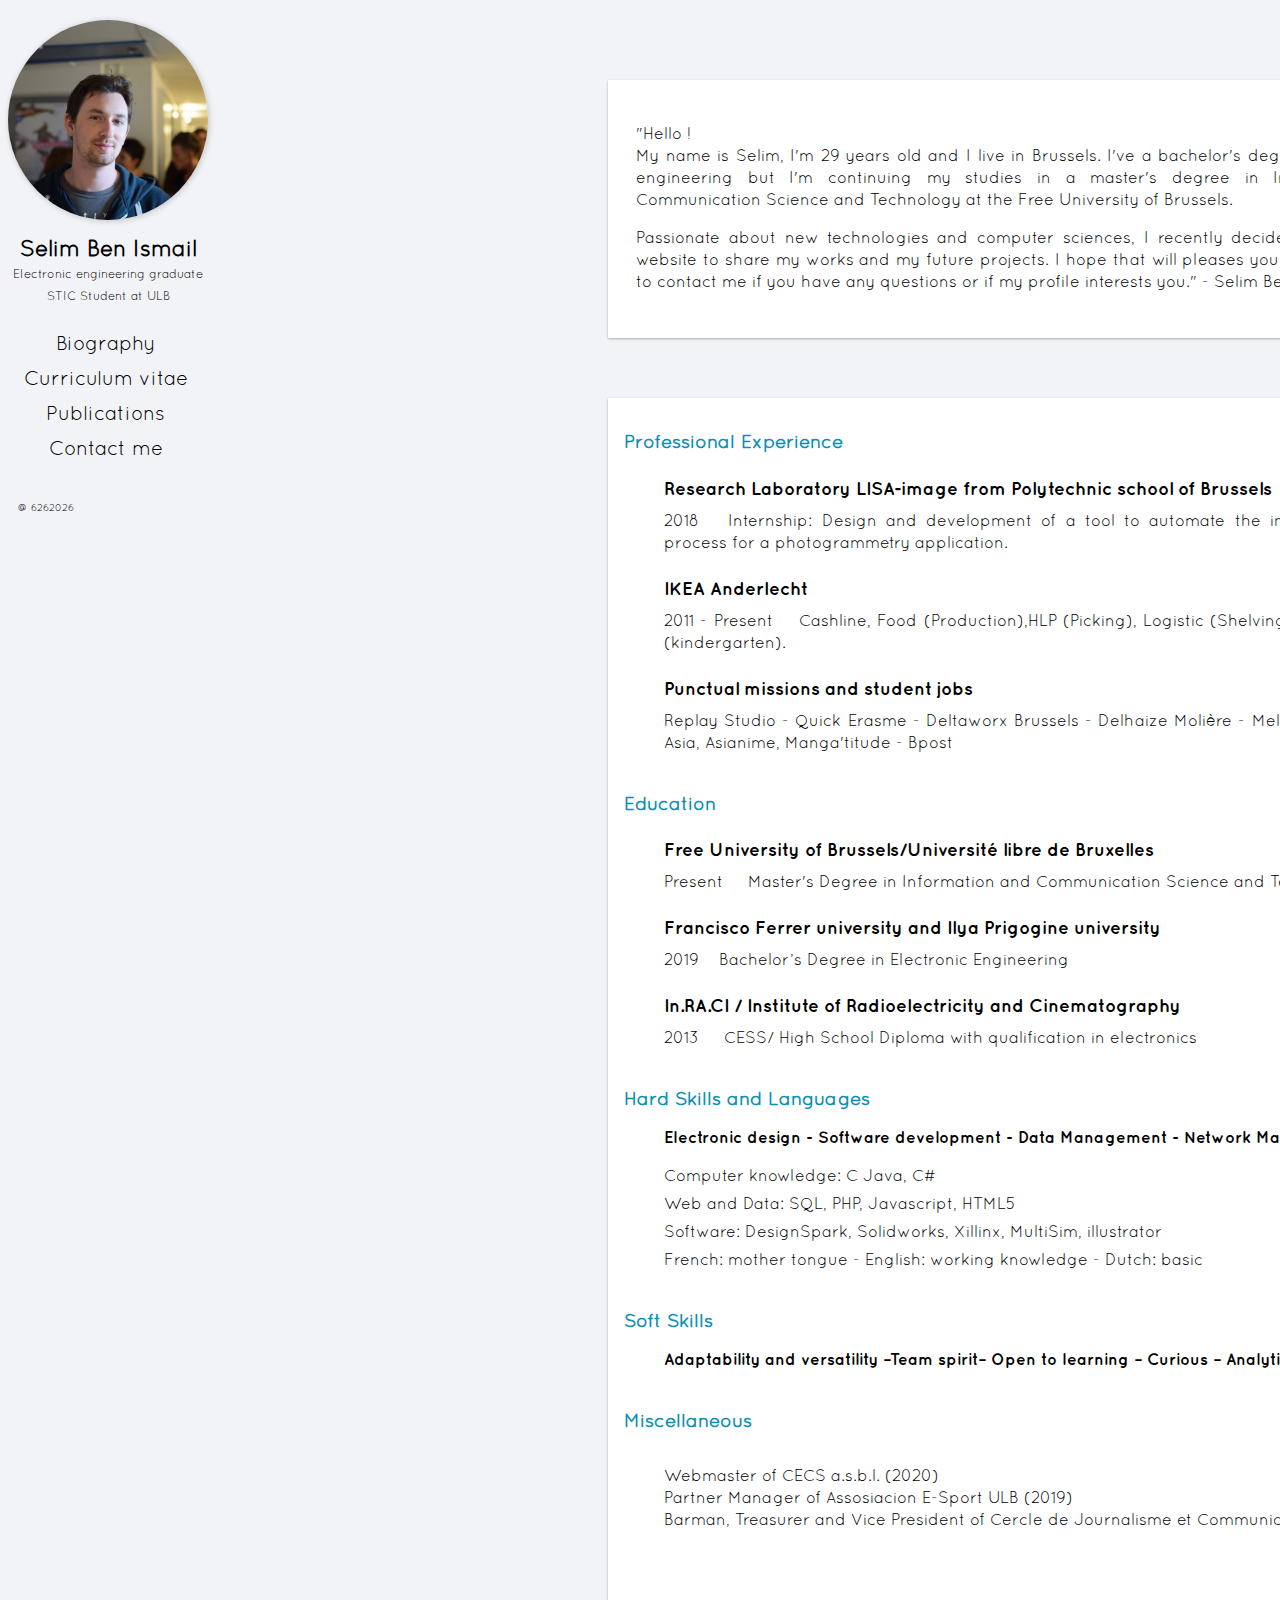
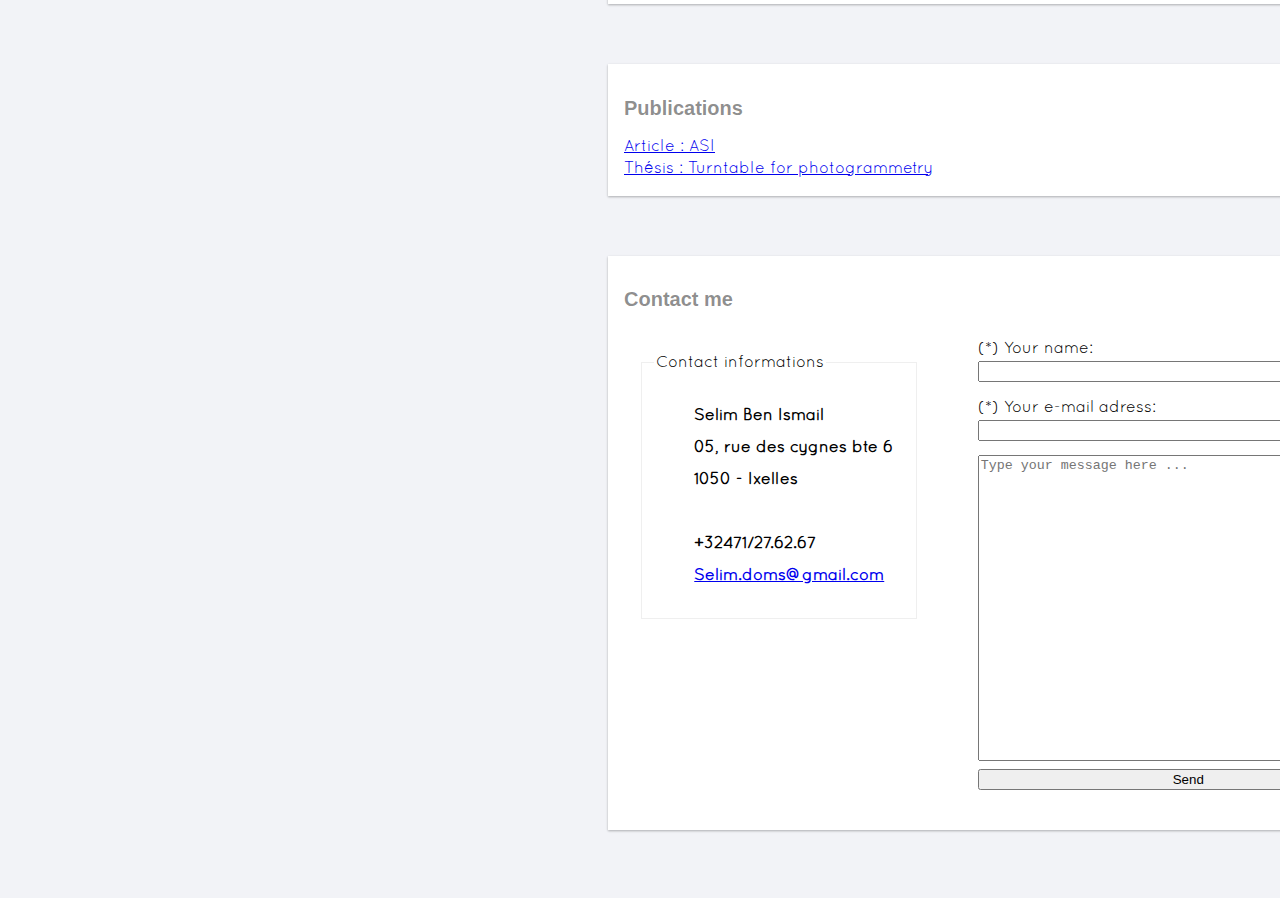
==== dev/v1.4/index.html @ 7efb34e7 "init v1.4" ====
<!DOCTYPE html>
<html lang="en">
<head>
    <meta charset="UTF-8">
    <meta name="viewport" content="width=device-width, initial-scale=1.0">
    <title>Selim Ben Ismail</title>
    <link rel="stylesheet" href="css/style.css">
</head>
<body>
    <aside>
        <div>
            <div class="photo" id="photo_aside" style="background-image:url(images/about.jpg)">
                <!-- <img src="images/about.jpg" alt="photo de Selim Ben Ismail" style="display:none"> -->
            </div>
            <div class="text-aside">
                <strong> Selim Ben Ismail</strong> <br>
                <a href="http://www.he-ferrer.eu/formations/technique/electronique-appliquee" target="_blank">
                    Electronic engineering graduate
                </a><br>
                <a href="http://mastic.ulb.ac.be/mastic/presentation/" target="_blank">STIC Student</a> at ULB
            </div>
        </div>
        <nav>
            <ul>
                <li><a href="#">Biography</a></li>
                <li><a href="#cv">Curriculum vitae</a></li>
                <li><a href="#publications">Publications</a></li>
                <li><a href="#contact">Contact me</a></li>
            </ul>
        </nav>
        <footer> 
            <a href="login.php">@</a>
            <script> var dateUpdate = "last update" +
                document.write(new Date().getMonth()) + "/" 
                document.write(new Date().getDate()) + "/"+
                document.write(new Date().getFullYear());
            </script>
        </footer>
    </aside>

    <div class="flex3">
        <section id="bio">
            <h2 style="display:none">Biography </h2>
            <div id="bio-text"> 
                <p>
                    "Hello ! <br>
                    My name is Selim, I'm 29 years old and I live in Brussels.
                    I've a bachelor's degree in electronic engineering but I'm 
                    continuing my studies in a master's degree in 
                    Information and Communication Science and Technology at 
                    the Free University of Brussels. 
                </p>
                <p>
                    Passionate about new technologies and computer sciences, I recently decided 
                    to make this website 
                    to share my works and my future projects. 
                    I hope that will pleases you. 
                    Do not hesitate to contact me if you have any questions or if my 
                    profile interests you."  - Selim Ben Ismail
                </p> 
            </div>
        </section>
        <section id="cv">
            <h2 style="display:none">Curriculum vitae</h2>
            <div id="exp">
                <h3>Professional Experience</h3>
                <ul>
                    <li>
                        <h4>Research Laboratory LISA-image from Polytechnic school of Brussels</h4>
                        <li> <span class="tab">2018</span> Internship: Design and development of a tool to automate the images acquisition process for a photogrammetry application.</li>
                    </li>
                    <li>
                        <h4>IKEA Anderlecht </h4>
                        <li>2011 - Present<span class="tab"> </span> Cashline, Food (Production),HLP (Picking), Logistic (Shelving, quay), Småland (kindergarten). 
                        </li>
                    </li>
                    <li>
                        <h4>Punctual missions and student jobs</h4>
                        <li> Replay Studio - Quick Erasme - Deltaworx Brussels - Delhaize Molière - Melismedia : Made In Asia, Asianime, Manga'titude - Bpost
                        </li>
                    </li>
                </ul>
        
            </div>
            <div id="educ">
                <h3>Education</h3>
                <ul>
                    <li>
                        <h4>Free University of Brussels/Université libre de Bruxelles </h4>
                        <li>Present <span class="tab"></span> Master's Degree in Information and Communication Science and Technology </li>
                    </li>
                    <li>
                        <h4>Francisco Ferrer university and Ilya Prigogine university</h4>
                        <li>2019<span class="tab"></span>Bachelor’s Degree in Electronic Engineering </li>
                    </li>
                    <li>
                        <h4>In.RA.CI / Institute of Radioelectricity and Cinematography </h4>
                        <li>2013 <span class="tab"></span> CESS/ High School Diploma with qualification in electronics </li>
                    </li>
                </ul>

        
            </div>
            
            <div id="hard">
                <h3>  Hard Skills and Languages</h3>
                <span id="HSk">Electronic design - Software development - Data Management - Network Management</span>
                <ul>
                    <li>Computer knowledge: C Java, C#</li>
                    <li>Web and Data: SQL, PHP, Javascript, HTML5</li>
                    <li>Software: DesignSpark, Solidworks, Xillinx, MultiSim, illustrator</li>
                    <li>French: mother tongue - English: working knowledge - Dutch: basic</li>
                </ul>
            </div>
            <div id="soft">
                <h3>Soft Skills</h3>
                <span id="SSk">Adaptability and versatility –Team spirit– Open to learning – Curious – Analytical mind </span> 
            </div>
            <div id="misc">
                <h3>Miscellaneous</h3>
                <div id="flex-msc">
                    <ul>
                        <li>Webmaster of CECS a.s.b.l. (2020)</li>
                        <li>Partner Manager of Assosiacion E-Sport ULB (2019) </li>
                        <li>Barman, Treasurer and Vice President of Cercle de Journalisme et Communication (2016,2018)</li>
                    </ul>
                </div classe="flex-msc">
            </div>
            <div class="download">
            </div>
        </section>
        <section id="publications">
            <h2>Publications</h2>
            <div><a href="asi.html" target="_blank" > Article : ASI </a></div>
            <div><a href="mem_LISA.html" target="_blank"> Thésis : Turntable for photogrammetry</a></div>

        </section id="publications">

        <section id="contact">
            <h2>Contact me</h2>
            <div id="flex-coord">
                <fieldset id="coord">
                    <legend>Contact informations</legend>                        
                        <ul>
                            <li>Selim Ben Ismail</li>
                            <li>05, rue des cygnes bte 6</li>
                            <li>1050 - Ixelles</li>
                            <br>
                            <li>+32471/27.62.67</li>
                            <li> <a href="mailto:Selim.doms@gmail.com">Selim.doms@gmail.com </a></li>
                        </ul>                       
                </fieldset>
                
                <div id="formulaire">
                    <form action="send_mail.php" method="post" id="sendMail">
                        <label for="name-sender"> (*) Your name:</label>
                        <input type="text" name="n-sender" id="name-sender" required>
                        <label for="mail-sender"> (*) Your e-mail adress: </label>
                        <input type="email" name="m-sender" id="mail-sender" required>
                        <textarea name="msg" id="message" cols="50" rows="20" placeholder="Type your message here ..." required ></textarea>
                        <input type="submit" value="Send">
                    </form>  
                </div id="formulaire">
                
            </div id="flex-coord">
        </section id="contact">
    </div class="flex3">
</body>

</html>
---- dev/v1.4/css/style.css ----
@font-face {
    font-family: 'Quicksand';
    src: url('font/Quicksand_Book.otf');
}
@font-face {
    font-family: 'Quicksand_oblique';
    src: url('Quicksand_Book_Oblique.otf');
}
@font-face {
    font-family: 'Quicksand_bold';
    src: url('font/Quicksand_Bold.otf');
}

:root{
    --colorh3 : rgba(12, 144, 177, 1);
}



h1,h2{
    color: rgba(0, 0, 0, 0.452);
    font-family: Arial, Helvetica, sans-serif;
    font-size: 20px;

}

h3{
    color:var(--colorh3);
    margin-bottom: 16px;
}
h4{
    font-family: 'Quicksand_bold', Arial, Helvetica, sans-serif;
    font-size: 18px;
    margin-bottom: 10px;
}

strong{
    font-size: 22px;
}

li{
    list-style-type: none;
}
.tab{
    margin-right: 20px;
}
html {
    scroll-behavior: smooth;
    font-size: 16px;
}
body{
    display:flex;
    flex-direction: row;
    background-color: #f2f3f7;
    font-family: 'Quicksand', Helvetica, sans-serif;
    font-size: 1rem;
    text-align:justify;
    line-height: 22px;
    margin-top: 0px;
}

    }
    aside{
        display:flex;
        flex-direction: column; 
        justify-content: space-between;
        align-items: center;
        width:300px;
        height: 100%;
        position: fixed;
        background-color: #ffffff;
        margin-left: 15px;
        margin-top: 0px;
        margin-right: 40px;
        padding: 10px;
        box-shadow: 1px 0px 4px  rgba(0,0,0,0.3), -1px 0px 4px rgba(0,0,0,0.3);
    }       
        aside a{
            text-decoration: none;
            color:#000;
        }
        aside a:hover{
            background-color: var(--colorh3);
            color: #fff;
        } 
        .text-aside{
            text-align: center;
            font-size: 12px
        }

        nav{
            text-align: center;
            margin-left:-45px;
            line-height: 35px;
            font-size: 20px;
        }
            nav a:visited{
                color: #000;
            }

        footer{
            font-size: 10px;
            padding: 10px;
        }

        #photo_aside{
            background-size: cover;
            width: 200px;
            height: 200px;
            border-radius: 50%;
            margin-top: 20px;
            margin-bottom: 20px;
            /* border:none;
            border-width: 6px;
            border-color: var(--colorh3); */
            box-shadow:  1px 1px 6px rgba(0, 0, 0, 0.2);
        }
    
        #photo_aside-asi{
            background-size: cover;
            width: 100px;
            height: 100px;
            border-radius: 50%;
            margin-top: 50px;
            /* margin-bottom: 70px; */
            border:none;
            border-width: 1px;
            border-color: #000;
            box-shadow:  1px 1px 6px rgba(0, 0, 0, 0.2);
        }
    
        #photo_aside-LISA{
            background-size: cover;
            width: 250px;
            height: 200px;
            border-radius: 25px;
            margin-top: 50px;
            margin-bottom: 20px;
            border:solid;
            border-width: 4px;
            border-color: #ffffff;
            box-shadow:  0 2px 4px 0 rgba(0, 0, 0, 0.349);
            
        }
    .flex3{  
        display:flex;
        flex-direction: column;
        justify-content: center;
        margin-top: 80px;
        margin-left:400px;
        max-width: 750px;      
    }



    section{
        margin-bottom: 60px;
        padding: 16px;
        background-color: #ffffff;
        width: 800px;
        box-shadow: 0 1px 3px 0 rgba(0,0,0,.1), 0 1px 2px 0 rgba(0,0,0,.2);         
    }

        section:hover{
            border-left: solid 4px var(--colorh3);  
        } 
    
        #bio-text{
            padding: 12px;
        }

        #cv div{
            margin-bottom: 40px;
        }

            #job{
                margin-left: 36px;
            }

            #HSk{
                margin-left: 40px;
                font-family: 'Quicksand_bold';
            }

            #hard li{
                margin-bottom: 6px;
            }

            #SSk{
                margin-left: 40px;
                font-family: 'Quicksand_bold';
            }

            #flex-msc{
                display:flex;
                flex-direction: row;
                width: 900px;
            }

        #flex-coord{
            display:flex;
            flex-direction: row;
            justify-content: space-around;
        }

            #coord {
                font-size: 16px;
                font-weight: bold;
                line-height: 32px;               
                border-width: 1px;
                margin-top: 20px;
                margin-right: 20px; 
                width: 250px;
                height: fit-content;
            }

            #coord legend{ 
                font-weight:normal;
            }

            #sendMail{
                display: flex;
                flex-direction: column;
                padding: 10px;
                line-height: 24px;
            }
                #sendMail input{
                    margin-bottom: 14px;
                }
                textarea{
                    display:block;
                    resize:none;
                    overflow: auto;
                    margin-bottom: 8px;
                }

        .pdf-reader{
            display:flex;
            justify-content: center;
            width: 800px;
            height: 800px;  
            border: solid;
            border-width: 1px;
        }
        @media screen and (max-width : 768px){
            aside{
               display: none;
            }
            section{
                width: auto;
            }
        }
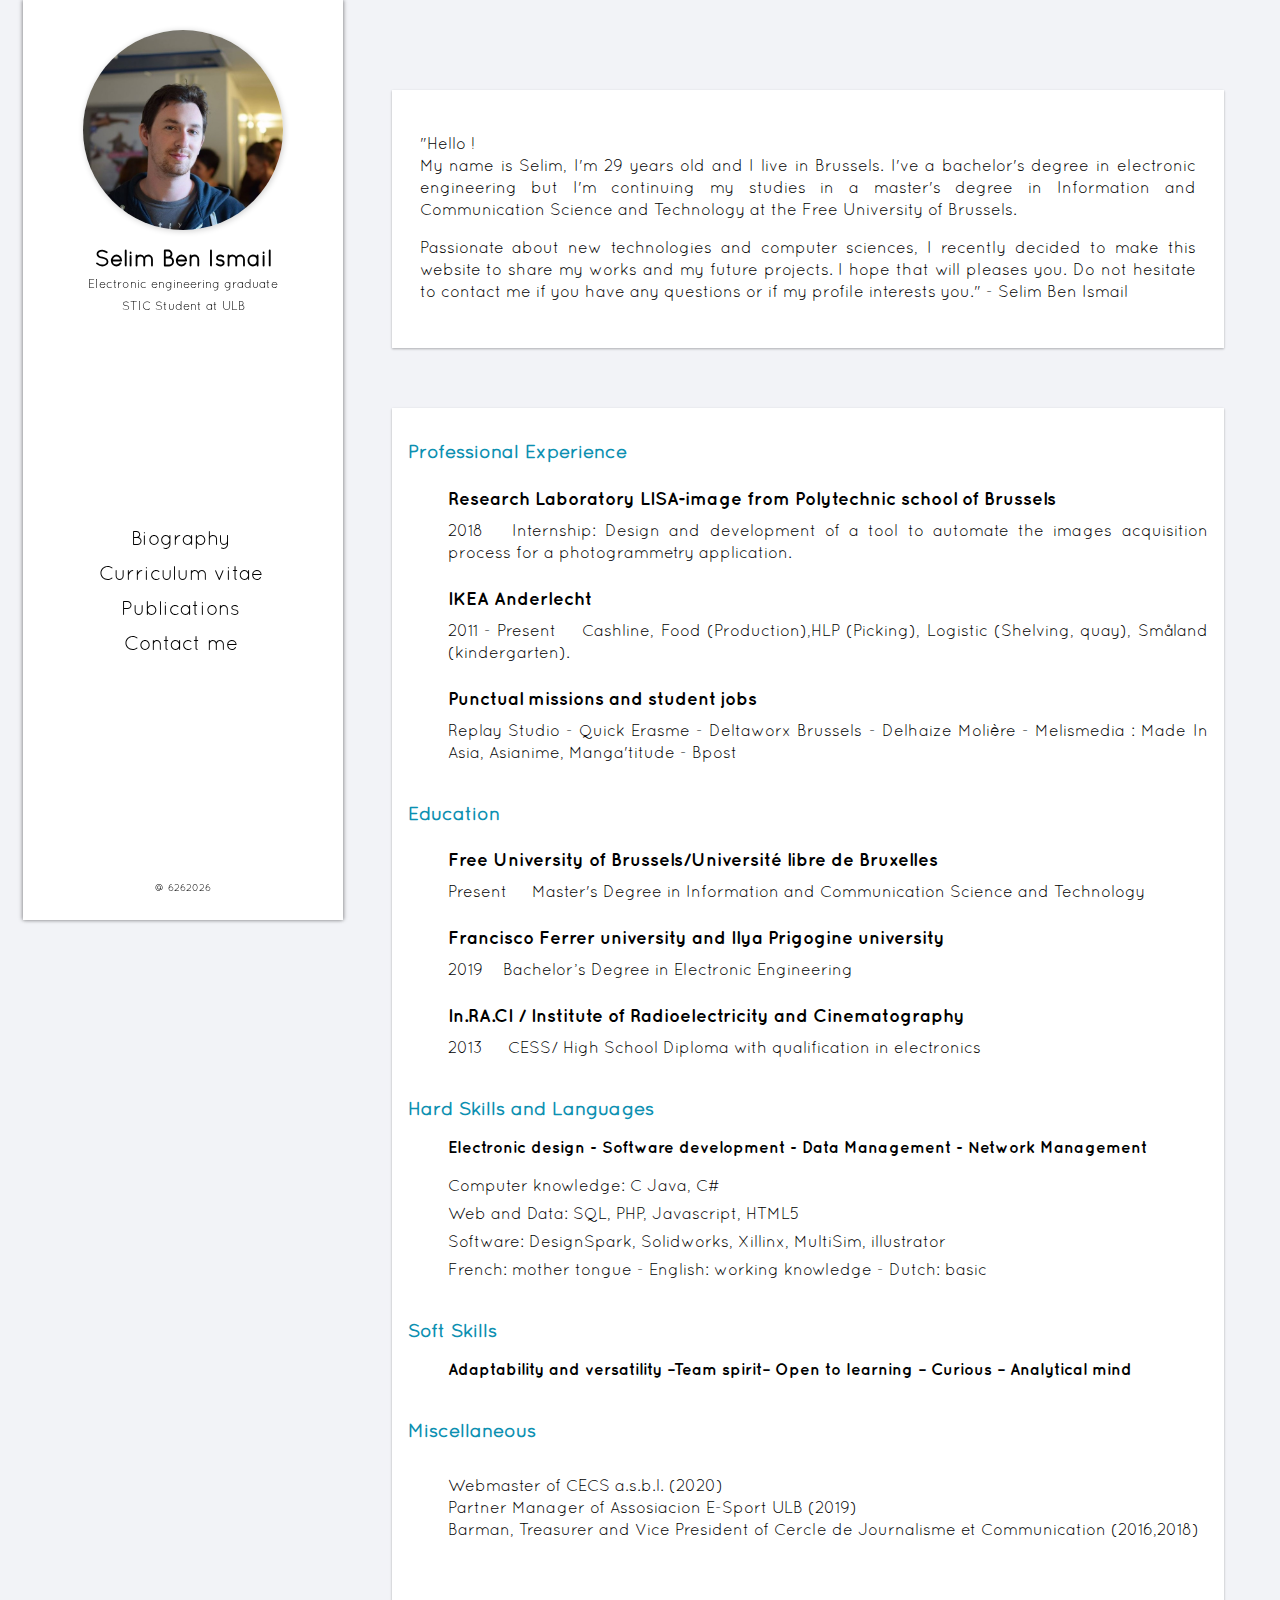
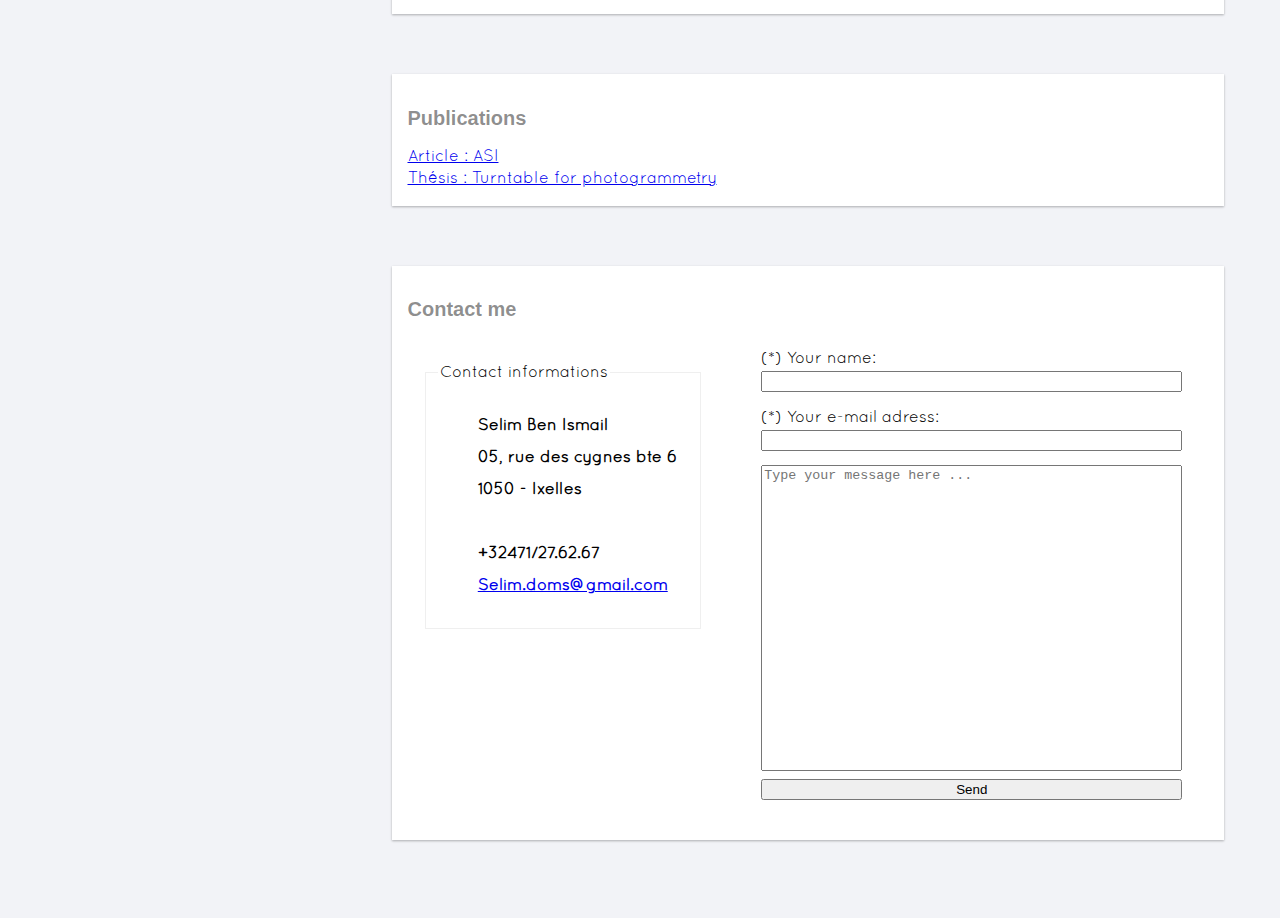
==== commit bd51cefa: "responsive 1.0" ====
--- a/dev/v1.4/index.html
+++ b/dev/v1.4/index.html
@@ -38,133 +38,135 @@
         </footer>
     </aside>
 
-    <div class="flex3">
-        <section id="bio">
-            <h2 style="display:none">Biography </h2>
-            <div id="bio-text"> 
-                <p>
-                    "Hello ! <br>
-                    My name is Selim, I'm 29 years old and I live in Brussels.
-                    I've a bachelor's degree in electronic engineering but I'm 
-                    continuing my studies in a master's degree in 
-                    Information and Communication Science and Technology at 
-                    the Free University of Brussels. 
-                </p>
-                <p>
-                    Passionate about new technologies and computer sciences, I recently decided 
-                    to make this website 
-                    to share my works and my future projects. 
-                    I hope that will pleases you. 
-                    Do not hesitate to contact me if you have any questions or if my 
-                    profile interests you."  - Selim Ben Ismail
-                </p> 
-            </div>
-        </section>
-        <section id="cv">
-            <h2 style="display:none">Curriculum vitae</h2>
-            <div id="exp">
-                <h3>Professional Experience</h3>
-                <ul>
-                    <li>
-                        <h4>Research Laboratory LISA-image from Polytechnic school of Brussels</h4>
-                        <li> <span class="tab">2018</span> Internship: Design and development of a tool to automate the images acquisition process for a photogrammetry application.</li>
-                    </li>
-                    <li>
-                        <h4>IKEA Anderlecht </h4>
-                        <li>2011 - Present<span class="tab"> </span> Cashline, Food (Production),HLP (Picking), Logistic (Shelving, quay), Småland (kindergarten). 
+    <div class="flex2">
+        <div class="flex3">
+            <section id="bio">
+                <h2 style="display:none">Biography </h2>
+                <div id="bio-text"> 
+                    <p>
+                        "Hello ! <br>
+                        My name is Selim, I'm 29 years old and I live in Brussels.
+                        I've a bachelor's degree in electronic engineering but I'm 
+                        continuing my studies in a master's degree in 
+                        Information and Communication Science and Technology at 
+                        the Free University of Brussels. 
+                    </p>
+                    <p>
+                        Passionate about new technologies and computer sciences, I recently decided 
+                        to make this website 
+                        to share my works and my future projects. 
+                        I hope that will pleases you. 
+                        Do not hesitate to contact me if you have any questions or if my 
+                        profile interests you."  - Selim Ben Ismail
+                    </p> 
+                </div>
+            </section>
+            <section id="cv">
+                <h2 style="display:none">Curriculum vitae</h2>
+                <div id="exp">
+                    <h3>Professional Experience</h3>
+                    <ul>
+                        <li>
+                            <h4>Research Laboratory LISA-image from Polytechnic school of Brussels</h4>
+                            <li> <span class="tab">2018</span> Internship: Design and development of a tool to automate the images acquisition process for a photogrammetry application.</li>
                         </li>
-                    </li>
-                    <li>
-                        <h4>Punctual missions and student jobs</h4>
-                        <li> Replay Studio - Quick Erasme - Deltaworx Brussels - Delhaize Molière - Melismedia : Made In Asia, Asianime, Manga'titude - Bpost
+                        <li>
+                            <h4>IKEA Anderlecht </h4>
+                            <li>2011 - Present<span class="tab"> </span> Cashline, Food (Production),HLP (Picking), Logistic (Shelving, quay), Småland (kindergarten). 
+                            </li>
                         </li>
-                    </li>
-                </ul>
+                        <li>
+                            <h4>Punctual missions and student jobs</h4>
+                            <li> Replay Studio - Quick Erasme - Deltaworx Brussels - Delhaize Molière - Melismedia : Made In Asia, Asianime, Manga'titude - Bpost
+                            </li>
+                        </li>
+                    </ul>
+            
+                </div>
+                <div id="educ">
+                    <h3>Education</h3>
+                    <ul>
+                        <li>
+                            <h4>Free University of Brussels/Université libre de Bruxelles </h4>
+                            <li>Present <span class="tab"></span> Master's Degree in Information and Communication Science and Technology </li>
+                        </li>
+                        <li>
+                            <h4>Francisco Ferrer university and Ilya Prigogine university</h4>
+                            <li>2019<span class="tab"></span>Bachelor’s Degree in Electronic Engineering </li>
+                        </li>
+                        <li>
+                            <h4>In.RA.CI / Institute of Radioelectricity and Cinematography </h4>
+                            <li>2013 <span class="tab"></span> CESS/ High School Diploma with qualification in electronics </li>
+                        </li>
+                    </ul>
         
-            </div>
-            <div id="educ">
-                <h3>Education</h3>
-                <ul>
-                    <li>
-                        <h4>Free University of Brussels/Université libre de Bruxelles </h4>
-                        <li>Present <span class="tab"></span> Master's Degree in Information and Communication Science and Technology </li>
-                    </li>
-                    <li>
-                        <h4>Francisco Ferrer university and Ilya Prigogine university</h4>
-                        <li>2019<span class="tab"></span>Bachelor’s Degree in Electronic Engineering </li>
-                    </li>
-                    <li>
-                        <h4>In.RA.CI / Institute of Radioelectricity and Cinematography </h4>
-                        <li>2013 <span class="tab"></span> CESS/ High School Diploma with qualification in electronics </li>
-                    </li>
-                </ul>
-
+            
+                </div>
+                
+                <div id="hard">
+                    <h3>  Hard Skills and Languages</h3>
+                    <span id="HSk">Electronic design - Software development - Data Management - Network Management</span>
+                    <ul>
+                        <li>Computer knowledge: C Java, C#</li>
+                        <li>Web and Data: SQL, PHP, Javascript, HTML5</li>
+                        <li>Software: DesignSpark, Solidworks, Xillinx, MultiSim, illustrator</li>
+                        <li>French: mother tongue - English: working knowledge - Dutch: basic</li>
+                    </ul>
+                </div>
+                <div id="soft">
+                    <h3>Soft Skills</h3>
+                    <span id="SSk">Adaptability and versatility –Team spirit– Open to learning – Curious – Analytical mind </span> 
+                </div>
+                <div id="misc">
+                    <h3>Miscellaneous</h3>
+                    <div id="flex-msc">
+                        <ul>
+                            <li>Webmaster of CECS a.s.b.l. (2020)</li>
+                            <li>Partner Manager of Assosiacion E-Sport ULB (2019) </li>
+                            <li>Barman, Treasurer and Vice President of Cercle de Journalisme et Communication (2016,2018)</li>
+                        </ul>
+                    </div classe="flex-msc">
+                </div>
+                <div class="download">
+                </div>
+            </section>
+            <section id="publications">
+                <h2>Publications</h2>
+                <div><a href="asi.html" target="_blank" > Article : ASI </a></div>
+                <div><a href="mem_LISA.html" target="_blank"> Thésis : Turntable for photogrammetry</a></div>
         
-            </div>
-            
-            <div id="hard">
-                <h3>  Hard Skills and Languages</h3>
-                <span id="HSk">Electronic design - Software development - Data Management - Network Management</span>
-                <ul>
-                    <li>Computer knowledge: C Java, C#</li>
-                    <li>Web and Data: SQL, PHP, Javascript, HTML5</li>
-                    <li>Software: DesignSpark, Solidworks, Xillinx, MultiSim, illustrator</li>
-                    <li>French: mother tongue - English: working knowledge - Dutch: basic</li>
-                </ul>
-            </div>
-            <div id="soft">
-                <h3>Soft Skills</h3>
-                <span id="SSk">Adaptability and versatility –Team spirit– Open to learning – Curious – Analytical mind </span> 
-            </div>
-            <div id="misc">
-                <h3>Miscellaneous</h3>
-                <div id="flex-msc">
-                    <ul>
-                        <li>Webmaster of CECS a.s.b.l. (2020)</li>
-                        <li>Partner Manager of Assosiacion E-Sport ULB (2019) </li>
-                        <li>Barman, Treasurer and Vice President of Cercle de Journalisme et Communication (2016,2018)</li>
-                    </ul>
-                </div classe="flex-msc">
-            </div>
-            <div class="download">
-            </div>
-        </section>
-        <section id="publications">
-            <h2>Publications</h2>
-            <div><a href="asi.html" target="_blank" > Article : ASI </a></div>
-            <div><a href="mem_LISA.html" target="_blank"> Thésis : Turntable for photogrammetry</a></div>
-
-        </section id="publications">
-
-        <section id="contact">
-            <h2>Contact me</h2>
-            <div id="flex-coord">
-                <fieldset id="coord">
-                    <legend>Contact informations</legend>                        
-                        <ul>
-                            <li>Selim Ben Ismail</li>
-                            <li>05, rue des cygnes bte 6</li>
-                            <li>1050 - Ixelles</li>
-                            <br>
-                            <li>+32471/27.62.67</li>
-                            <li> <a href="mailto:Selim.doms@gmail.com">Selim.doms@gmail.com </a></li>
-                        </ul>                       
-                </fieldset>
-                
-                <div id="formulaire">
-                    <form action="send_mail.php" method="post" id="sendMail">
-                        <label for="name-sender"> (*) Your name:</label>
-                        <input type="text" name="n-sender" id="name-sender" required>
-                        <label for="mail-sender"> (*) Your e-mail adress: </label>
-                        <input type="email" name="m-sender" id="mail-sender" required>
-                        <textarea name="msg" id="message" cols="50" rows="20" placeholder="Type your message here ..." required ></textarea>
-                        <input type="submit" value="Send">
-                    </form>  
-                </div id="formulaire">
-                
-            </div id="flex-coord">
-        </section id="contact">
-    </div class="flex3">
+            </section id="publications">
+        
+            <section id="contact">
+                <h2>Contact me</h2>
+                <div id="flex-coord">
+                    <fieldset id="coord">
+                        <legend>Contact informations</legend>                        
+                            <ul>
+                                <li>Selim Ben Ismail</li>
+                                <li>05, rue des cygnes bte 6</li>
+                                <li>1050 - Ixelles</li>
+                                <br>
+                                <li>+32471/27.62.67</li>
+                                <li> <a href="mailto:Selim.doms@gmail.com">Selim.doms@gmail.com </a></li>
+                            </ul>                       
+                    </fieldset>
+                    
+                    <div id="formulaire">
+                        <form action="send_mail.php" method="post" id="sendMail">
+                            <label for="name-sender"> (*) Your name:</label>
+                            <input type="text" name="n-sender" id="name-sender" required>
+                            <label for="mail-sender"> (*) Your e-mail adress: </label>
+                            <input type="email" name="m-sender" id="mail-sender" required>
+                            <textarea name="msg" id="message" cols="50" rows="20" placeholder="Type your message here ..." required ></textarea>
+                            <input type="submit" value="Send">
+                        </form>  
+                    </div id="formulaire">
+                    
+                </div id="flex-coord">
+            </section id="contact">
+        </div class="flex3">
+    </div class="flex2">
 </body>
 
 </html>--- a/dev/v1.4/css/style.css
+++ b/dev/v1.4/css/style.css
@@ -59,194 +59,255 @@
     margin-top: 0px;
 }
 
-    }
+aside{
+    display:flex;
+    flex-direction: column; 
+    justify-content: space-between;
+    align-items: center;
+    width:300px;
+    height: 100%;
+    position: fixed;
+    background-color: #ffffff;
+    margin-left: 15px;
+    margin-top: 0px;
+    margin-right: 40px;
+    padding: 10px;
+    box-shadow: 1px 0px 4px  rgba(0,0,0,0.3), -1px 0px 4px rgba(0,0,0,0.3);
+}       
+aside a{
+    text-decoration: none;
+    color:#000;
+}
+    aside a:hover{
+        background-color: var(--colorh3);
+        color: #fff;
+    } 
+.text-aside{
+    text-align: center;
+    font-size: 12px
+}
+
+nav{
+    text-align: center;
+    margin-left:-45px;
+    line-height: 35px;
+    font-size: 20px;
+}
+    nav a:visited{
+        color: #000;
+    }
+
+footer{
+    font-size: 10px;
+    padding: 10px;
+}
+
+#photo_aside{
+    background-size: cover;
+    width: 200px;
+    height: 200px;
+    border-radius: 50%;
+    margin-top: 20px;
+    margin-bottom: 20px;
+    /* border:none;
+    border-width: 6px;
+    border-color: var(--colorh3); */
+    box-shadow:  1px 1px 6px rgba(0, 0, 0, 0.2);
+}
+
+#photo_aside-asi{
+    background-size: cover;
+    width: 100px;
+    height: 100px;
+    border-radius: 50%;
+    margin-top: 50px;
+    /* margin-bottom: 70px; */
+    border:none;
+    border-width: 1px;
+    border-color: #000;
+    box-shadow:  1px 1px 6px rgba(0, 0, 0, 0.2);
+}
+
+#photo_aside-LISA{
+    background-size: cover;
+    width: 250px;
+    height: 200px;
+    border-radius: 25px;
+    margin-top: 50px;
+    margin-bottom: 20px;
+    border:solid;
+    border-width: 4px;
+    border-color: #ffffff;
+    box-shadow:  0 2px 4px 0 rgba(0, 0, 0, 0.349);
+    
+}
+
+.flex2{
+    display:flex;
+    justify-content: center;
+    width: 100%;
+    margin-left:335px;
+    padding: 10px;
+}
+
+.flex3{  
+display:flex;
+flex-direction: column;
+justify-content: center;
+align-items: center;
+margin-top: 80px;
+/* margin-left: auto;
+margin-right: auto; */
+/* max-width: 750px;       */
+}
+
+
+
+section{
+margin-bottom: 60px;
+padding: 16px;
+background-color: #ffffff;
+width: 800px;
+box-shadow: 0 1px 3px 0 rgba(0,0,0,.1), 0 1px 2px 0 rgba(0,0,0,.2);         
+}
+
+section:hover{
+    border-left: solid 4px var(--colorh3);  
+} 
+
+#bio-text{
+    padding: 12px;
+}
+
+#cv div{
+    margin-bottom: 40px;
+}
+
+    #job{
+        margin-left: 36px;
+    }
+
+    #HSk{
+        margin-left: 40px;
+        font-family: 'Quicksand_bold';
+    }
+
+    #hard li{
+        margin-bottom: 6px;
+    }
+
+    #SSk{
+        margin-left: 40px;
+        font-family: 'Quicksand_bold';
+    }
+
+    #flex-msc{
+        display:flex;
+        flex-direction: row;
+    }
+
+#flex-coord{
+    display:flex;
+    flex-direction: row;
+    justify-content: space-around;
+}
+
+#coord {
+    font-size: 16px;
+    font-weight: bold;
+    line-height: 32px;               
+    border-width: 1px;
+    margin-top: 20px;
+    margin-right: 20px; 
+    width: 250px;
+    height: fit-content;
+}
+
+#coord legend{ 
+    font-weight:normal;
+}
+
+#sendMail{
+    display: flex;
+    flex-direction: column;
+    padding: 10px;
+    line-height: 24px;
+}
+#sendMail input{
+    margin-bottom: 14px;
+}
+textarea{
+    display:block;
+    resize:none;
+    overflow: auto;
+    margin-bottom: 8px;
+}
+
+.pdf-reader{
+    display:flex;
+    justify-content: center;
+    width: 800px;
+    height: 800px;  
+    border: solid;
+    border-width: 1px;
+}
+@media screen and (max-width : 767px){
     aside{
-        display:flex;
-        flex-direction: column; 
-        justify-content: space-between;
-        align-items: center;
-        width:300px;
-        height: 100%;
-        position: fixed;
-        background-color: #ffffff;
-        margin-left: 15px;
-        margin-top: 0px;
-        margin-right: 40px;
-        padding: 10px;
-        box-shadow: 1px 0px 4px  rgba(0,0,0,0.3), -1px 0px 4px rgba(0,0,0,0.3);
-    }       
-        aside a{
-            text-decoration: none;
-            color:#000;
-        }
-        aside a:hover{
-            background-color: var(--colorh3);
-            color: #fff;
-        } 
-        .text-aside{
-            text-align: center;
-            font-size: 12px
-        }
-
-        nav{
-            text-align: center;
-            margin-left:-45px;
-            line-height: 35px;
-            font-size: 20px;
-        }
-            nav a:visited{
-                color: #000;
-            }
-
-        footer{
-            font-size: 10px;
-            padding: 10px;
-        }
-
-        #photo_aside{
-            background-size: cover;
-            width: 200px;
-            height: 200px;
-            border-radius: 50%;
-            margin-top: 20px;
-            margin-bottom: 20px;
-            /* border:none;
-            border-width: 6px;
-            border-color: var(--colorh3); */
-            box-shadow:  1px 1px 6px rgba(0, 0, 0, 0.2);
-        }
-    
-        #photo_aside-asi{
-            background-size: cover;
-            width: 100px;
-            height: 100px;
-            border-radius: 50%;
-            margin-top: 50px;
-            /* margin-bottom: 70px; */
-            border:none;
-            border-width: 1px;
-            border-color: #000;
-            box-shadow:  1px 1px 6px rgba(0, 0, 0, 0.2);
-        }
-    
-        #photo_aside-LISA{
-            background-size: cover;
-            width: 250px;
-            height: 200px;
-            border-radius: 25px;
-            margin-top: 50px;
-            margin-bottom: 20px;
-            border:solid;
-            border-width: 4px;
-            border-color: #ffffff;
-            box-shadow:  0 2px 4px 0 rgba(0, 0, 0, 0.349);
-            
-        }
-    .flex3{  
-        display:flex;
+        display: none;
+    }
+    .flex2{
+        margin:0px;
+    }
+    .flex3{
+        width: 100%;
+    }
+    section{
+        width: 100%;
+        text-align: center;
+    }
+    #flex-coord{
         flex-direction: column;
-        justify-content: center;
-        margin-top: 80px;
-        margin-left:400px;
-        max-width: 750px;      
-    }
-
-
-
+    }
+    textarea{
+        width: auto;
+    }
+    ul{
+        padding:0;
+    }
+    
+}
+@media screen and (min-width : 768px) and (max-width : 969px){
+    aside{
+        display: none;
+        
+    }
+    .flex2{
+        margin:0px;
+    }
+    .flex3{
+        width: auto;
+        padding: 20px;       
+    }
     section{
-        margin-bottom: 60px;
-        padding: 16px;
-        background-color: #ffffff;
-        width: 800px;
-        box-shadow: 0 1px 3px 0 rgba(0,0,0,.1), 0 1px 2px 0 rgba(0,0,0,.2);         
-    }
-
-        section:hover{
-            border-left: solid 4px var(--colorh3);  
-        } 
-    
-        #bio-text{
-            padding: 12px;
-        }
-
-        #cv div{
-            margin-bottom: 40px;
-        }
-
-            #job{
-                margin-left: 36px;
-            }
-
-            #HSk{
-                margin-left: 40px;
-                font-family: 'Quicksand_bold';
-            }
-
-            #hard li{
-                margin-bottom: 6px;
-            }
-
-            #SSk{
-                margin-left: 40px;
-                font-family: 'Quicksand_bold';
-            }
-
-            #flex-msc{
-                display:flex;
-                flex-direction: row;
-                width: 900px;
-            }
-
-        #flex-coord{
-            display:flex;
-            flex-direction: row;
-            justify-content: space-around;
-        }
-
-            #coord {
-                font-size: 16px;
-                font-weight: bold;
-                line-height: 32px;               
-                border-width: 1px;
-                margin-top: 20px;
-                margin-right: 20px; 
-                width: 250px;
-                height: fit-content;
-            }
-
-            #coord legend{ 
-                font-weight:normal;
-            }
-
-            #sendMail{
-                display: flex;
-                flex-direction: column;
-                padding: 10px;
-                line-height: 24px;
-            }
-                #sendMail input{
-                    margin-bottom: 14px;
-                }
-                textarea{
-                    display:block;
-                    resize:none;
-                    overflow: auto;
-                    margin-bottom: 8px;
-                }
-
-        .pdf-reader{
-            display:flex;
-            justify-content: center;
-            width: 800px;
-            height: 800px;  
-            border: solid;
-            border-width: 1px;
-        }
-        @media screen and (max-width : 768px){
-            aside{
-               display: none;
-            }
-            section{
-                width: auto;
-            }
-        }+        width: 100%;
+    }
+}
+
+@media screen and (min-width : 970px) and (max-width : 1199px){
+    
+
+    .flex3{
+        width: auto;
+        padding: 20px;
+        /* margin-left: 400px; */
+        /* margin-right: auto; */
+    }
+    section{
+        width: 100%;
+      
+    }
+}
+    
+   
+    
+    